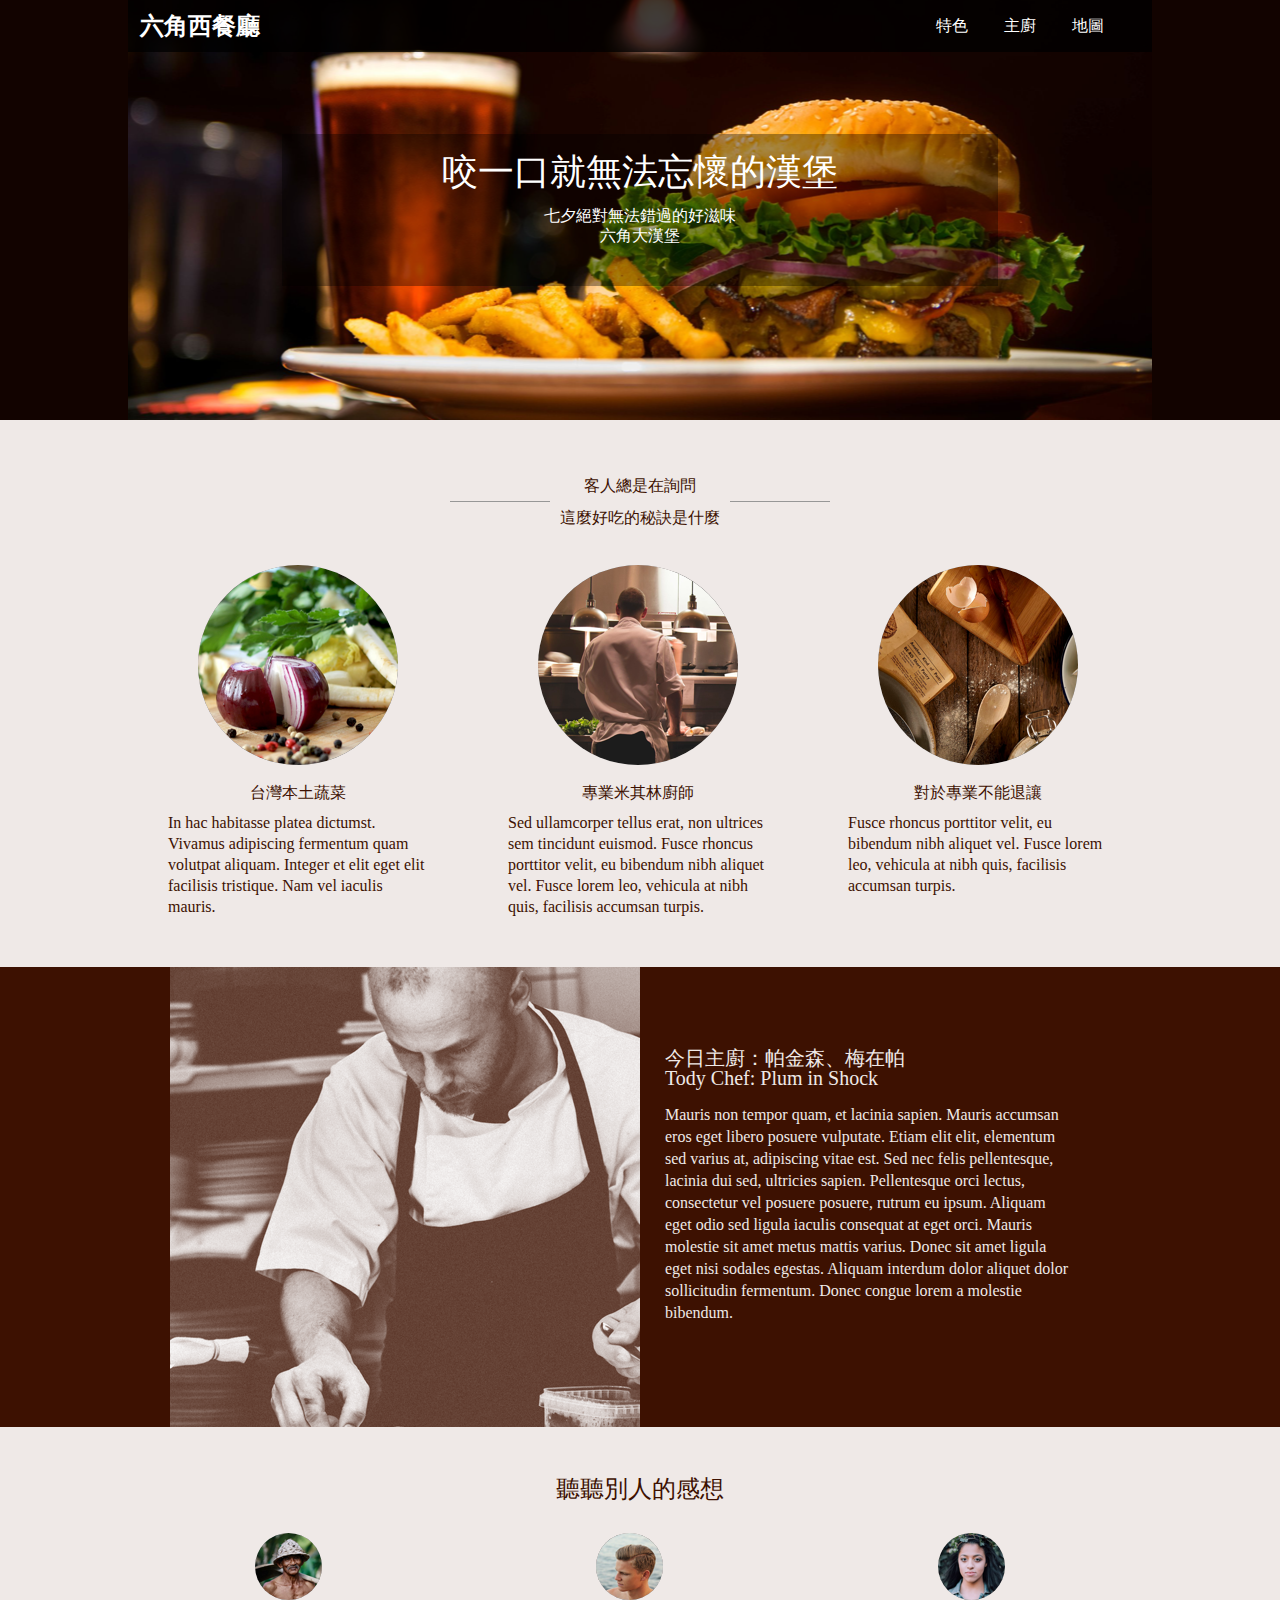
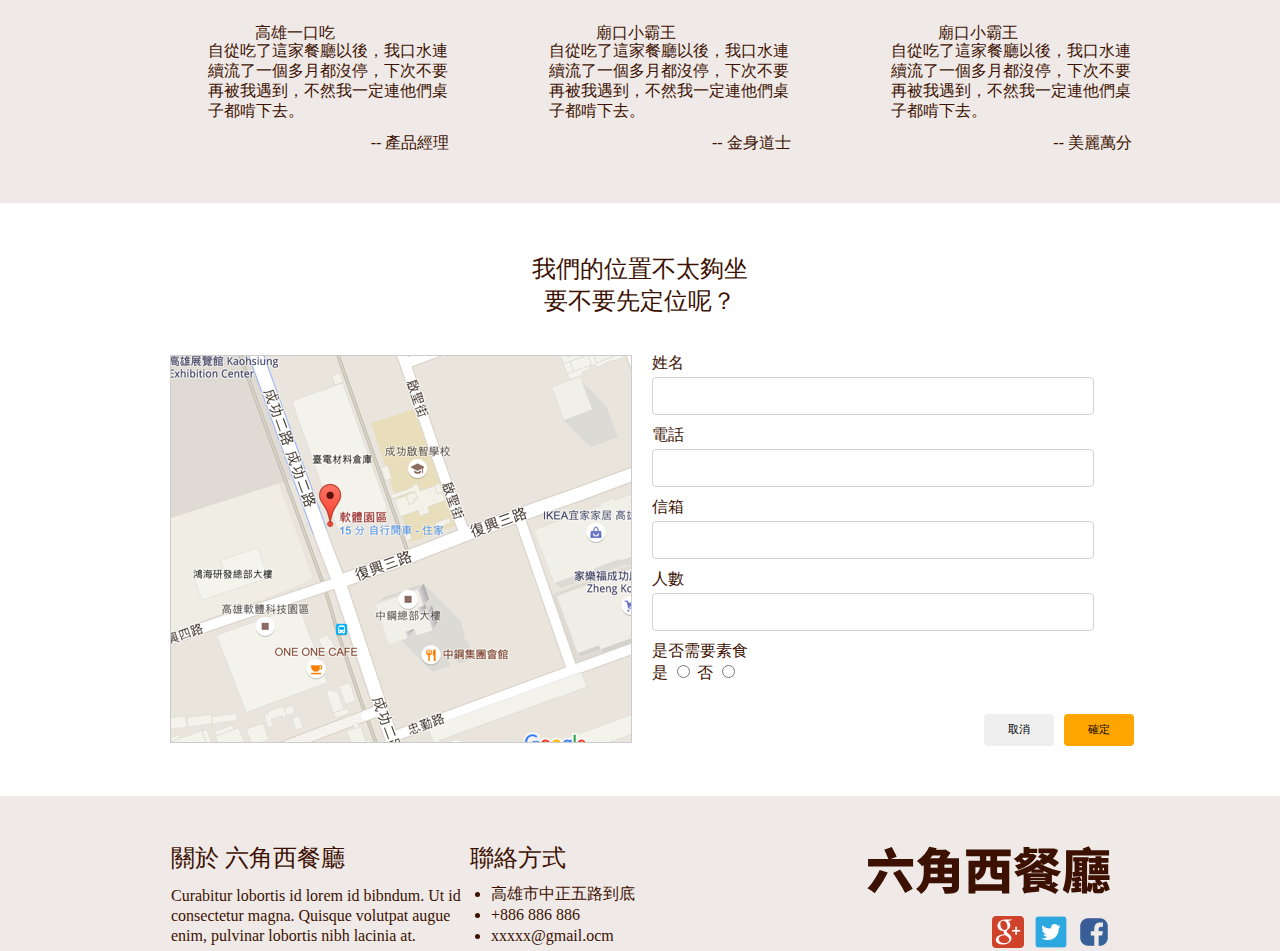
==== RWD/project/index.html @ fe91c6c8 "New Upload :RWD 9x9 Clock Timezone BMI" ====
<!DOCTYPE html>
<html lang="en">

<head>
	<meta charset="UTF-8">
	<title>首頁</title>
	<meta name="viewport"
		content="width=device-width, user-scalable=no, initial-scale=1.0, maximum-scale=1.0, minimum-scale=1.0">
	<!-- <link rel="stylesheet" href="css/bootstrap.css"> -->
	<link rel="stylesheet" href="css/all.css">
	<link rel="stylesheet" href="https://use.fontawesome.com/releases/v5.8.1/css/all.css"
		integrity="sha384-50oBUHEmvpQ+1lW4y57PTFmhCaXp0ML5d60M1M7uH2+nqUivzIebhndOJK28anvf" crossorigin="anonymous">
	<script src="https://code.jquery.com/jquery-3.4.1.slim.js"
		integrity="sha256-BTlTdQO9/fascB1drekrDVkaKd9PkwBymMlHOiG+qLI=" crossorigin="anonymous">
		</script>
</head>

<body>
	<div class="header">
		<div class="headerImg wrap">
			<div class="headerMenu clearfix">
				<a href="#">
					<h2>六角西餐廳</h2>
				</a>

				<ul>
					<li><a href="#">特色</a></li>
					<li><a href="#">主廚</a></li>
					<li><a href="#">地圖</a></li>
				</ul>
				<a href="#" class="menu">
					<!-- menu --></a>


			</div>
			<div class="headerText">
				<h1>咬一口就無法忘懷的漢堡</h1>
				<p>七夕絕對無法錯過的好滋味<br>
					<i class="fas fa-utensils"></i>六角大漢堡<i class="fas fa-utensils"></i></p>
			</div>
		</div>

	</div>
	<div class="introduction">
		<div class="wrap ">
			<h2>客人總是在詢問<br>這麼好吃的秘訣是什麼</h2>
			<ul>
				<li>
					<img src="img/feature_1.png">
					<h4>台灣本土蔬菜</h4>
					<p>In hac habitasse platea dictumst. Vivamus adipiscing fermentum quam volutpat aliquam. Integer et elit eget
						elit facilisis tristique. Nam vel iaculis mauris.</p>
				</li>
				<li>
					<img src="img/feature_2.png">
					<h4>專業米其林廚師</h4>
					<p>Sed ullamcorper tellus erat, non ultrices sem tincidunt euismod. Fusce rhoncus porttitor velit, eu bibendum
						nibh aliquet vel. Fusce lorem leo, vehicula at nibh quis, facilisis accumsan turpis.</p>
				</li>
				<li>
					<img src="img/feature_3.png">
					<h4>對於專業不能退讓</h4>
					<p>Fusce rhoncus porttitor velit, eu bibendum nibh aliquet vel. Fusce lorem leo, vehicula at nibh quis,
						facilisis accumsan turpis.</p>
				</li>
			</ul>
		</div>
	</div>
	<div class="todaychef">
		<div class="wrap">
			<div class="flex">
				<div class="todaychef_img"></div>
				<div class="todaychef_content">
					<h2>今日主廚：帕金森、梅在帕</h2>
					<h2>Tody Chef: Plum in Shock</h2>
					<p>Mauris non tempor quam, et lacinia sapien. Mauris accumsan eros eget libero posuere vulputate. Etiam elit
						elit, elementum sed varius at, adipiscing vitae est. Sed nec felis pellentesque, lacinia dui sed, ultricies
						sapien. Pellentesque orci lectus, consectetur vel posuere posuere, rutrum eu ipsum. Aliquam eget odio sed
						ligula iaculis consequat at eget orci. Mauris molestie sit amet metus mattis varius. Donec sit amet ligula
						eget nisi sodales egestas. Aliquam interdum dolor aliquet dolor sollicitudin fermentum. Donec congue lorem a
						molestie bibendum.</p>
				</div>
			</div>

		</div>

	</div>
	<div class="impression">
		<div class="wrap ">
			<h2>聽聽別人的感想</h2>
			<ul class="flex">
				<li>
					<img src="img/avatar_1.png">
					<h4>高雄一口吃</h4>
					<p>自從吃了這家餐廳以後，我口水連續流了一個多月都沒停，下次不要再被我遇到，不然我一定連他們桌子都啃下去。</p>
					<p> -- 產品經理</p>
				</li>
				<li>
					<img src="img/avatar_2.png">
					<h4>廟口小霸王</h4>
					<p>自從吃了這家餐廳以後，我口水連續流了一個多月都沒停，下次不要再被我遇到，不然我一定連他們桌子都啃下去。</p>
					<p> -- 金身道士</p>
				</li>
				<li>
					<img src="img/avatar_3.png">
					<h4>廟口小霸王</h4>
					<p>自從吃了這家餐廳以後，我口水連續流了一個多月都沒停，下次不要再被我遇到，不然我一定連他們桌子都啃下去。</p>
					<p> -- 美麗萬分</p>
				</li>
			</ul>
		</div>
	</div>
	<div class="reservation">
		<div class="wrap">
			<h2>我們的位置不太夠坐<br>要不要先定位呢？</h2>
			<div class="flex">
				<div class="map ">
					<img src="img/Map.png">
				</div>
				<form >
					<label>姓名</label>
					<input class="form-control">
					<label>電話</label>
					<input class="form-control">
					<label>信箱</label>
					<input class="form-control">
					<label>人數</label>
					<input class="form-control">
					<label>是否需要素食</label><br>
					<label>是</label>
					<input name="Vegetarian" type="radio">
					<label>否</label>
					<input name="Vegetarian" type="radio">
					<br>

					<div class="flex-end">
						<input class="btn" type="button" value="取消">
						<input class="btn btn_orange" type="submit" name="" value="確定">
					</div>

				</form>
			</div>
		</div>
	</div>
	<div class="footer">
		<div class=" wrap">
			<div class="flex">
				<div class="footer_about">
					<h3>關於 六角西餐廳</h3>
					<p>Curabitur lobortis id lorem id bibndum. Ut id consectetur magna. Quisque volutpat augue enim, pulvinar
						lobortis nibh lacinia at. </p>
				</div>
				<div class="footer_contact">
					<h3>聯絡方式</h3>
					<ul>
						<li>高雄市中正五路到底</li>
						<li>+886 886 886</li>
						<li>xxxxx@gmail.ocm</li>
					</ul>

				</div>
				<div class="footer_community ">
					<img src="img/logo_l@svg.svg">
					<ul>
						<li><a href="#"><img src="img/iconfinder_google_plus_386644.png"></a></li>
						<li><a href="#"><img src="img/icon_twitter.png"></a></li>
						<li><a href="#"><img src="img/iconfinder_Facebook_571114.png" alt=""></a></li>
					</ul>
				</div>
			</div>

		</div>
	</div>



</body>
<script type="text/javascript">
	$(document).ready(function () {
		$(".menu").on('click', function (e) {
			e.preventDefault();
			$('body').toggleClass('menu_show');
		});
	})
</script>

</html>
---- RWD/project/css/all.css ----
html, body, div, span, applet, object, iframe,
h1, h2, h3, h4, h5, h6, p, blockquote, pre,
a, abbr, acronym, address, big, cite, code,
del, dfn, em, img, ins, kbd, q, s, samp,
small, strike, strong, sub, sup, tt, var,
b, u, i, center,
dl, dt, dd, ol, ul, li,
fieldset, form, label, legend,
table, caption, tbody, tfoot, thead, tr, th, td,
article, aside, canvas, details, embed, 
figure, figcaption, footer, header, hgroup, 
menu, nav, output, ruby, section, summary,
time, mark, audio, video {
	margin: 0;
	padding: 0;
	border: 0;
	font-size: 100%;
	font: inherit;
	vertical-align: baseline;
}
/* HTML5 display-role reset for older browsers */
article, aside, details, figcaption, figure, 
footer, header, hgroup, menu, nav, section {
	display: block;
}
body {
	line-height: 1;
}
ol, ul {
	list-style: none;
}
blockquote, q {
	quotes: none;
}
blockquote:before, blockquote:after,
q:before, q:after {
	content: '';
	content: none;
}
table {
	border-collapse: collapse;
	border-spacing: 0;
}
*,*:before,*:after{
	box-sizing: border-box;
}
img{
	max-width: 100%;
	height: auto;
}
body{
	max-width: 100%;
	font-family: Microsoft JhengHei;
}
a{
	text-decoration: none;
}
.clearfix::after{
	content:"";
	display: block;
	clear: both;
}
.wrap{
	max-width: 1024px;
	margin: auto;
}
.header{
	/* height: 20px; */
	background: #120300;
}
.headerImg {
	position: relative;
	background-repeat: no-repeat;
	background-image: url('../img/header_desktop.png');
	height: 420px;
	background-position:center;
}
@media (max-width:600px) {
	.headerImg{
	background-image: url('../img/header_mobile.png');
	}
}
/* @media (max-width:320px) {
	.headerImg{
	background-image: url('../img/header_mobile.png');
	}
} */
.headerMenu{
	background: rgba(0,0,0,0.75);
	/* height: 30px; */
}
.header a{
	text-decoration: none;
}
.headerMenu h2{
	float: left;
	font-family: NotoSansCJKtc-Black;
	font-size: 24px;
	color: #FFFFFF;
	font-weight: bolder;
	line-height: 52px;
	margin-left: 12px;

}
.headerMenu ul{
	float: right;
	margin-right: 30px;
}
.headerMenu li{
	float: left;
}

.headerMenu li a{
	display: inline-block;
	padding: 18px;
	font-size: 16px;
	color: #FFFFFF;
}
.headerMenu li a:hover{
	background: #581f1f;
}
.menu{
	display: none;
}
.menu{
	position: relative;
	margin-right: 10px;
	height: 48px;
	width: 48px;
	float: right;
}
.menu:after{
	top:0;
	bottom: 0;
	margin: auto;
	position: absolute;
	content: '';
	width: 48px;
	height: 4px;
	background: white;
	z-index: 2;
	border-radius: 5px;
	box-shadow: 0px 14px 0px white,0px -14px 0px white;
}
@media (max-width:360px) {
	.menu_show .headerMenu ul{
		height: 150px;
	}
	.headerMenu ul{
		height: 0px;
		overflow: hidden;
		width: 100%;
		top: 50px;
		position: absolute;
		background: rgba(0,0,0);
		z-index: 1;
		transition: 0.5s;
	}
	.headerMenu li{
		
		float: none;
	}
	.headerMenu li a{
		width: 100%;
		/* display: block; */
	}
	.menu{
		display: block;
	}
}



.headerText{
	position: absolute;
	height: 36%;
	width: 70%;
	background: rgba(0,0,0,0.35);
	left: 0;
	right: 0;
	top: 0;
	bottom: 0;
	margin: auto;
}
@media (max-width: 320px) {
	.headerText{
		width: 90%;
	}
}
.headerText h1{
	margin-top: 20px;
	font-size: 36px;
	color: #FFFFFF;
	text-align: center;
}
.headerText p{
	font-size: 16px;
	color: #FFFFFF;
	text-align: center;
	line-height: 20px;
	margin-top: 16px;
	margin-bottom: 26px;
}
.headerText img{
	background: white;
}

.introduction{
	text-align: center;
	background: #EFE9E7;
	color: #3D1101;
	padding-bottom: 50px;
}
.introduction h2{
	/* margin: auto; */
	display: inline-block;
	line-height: 32px;
	/* text-align: center; */
	padding-top: 50px;
	margin-bottom:31px ;
	position: relative;
}
.introduction h2::before{
	content: "";
	width: 100px;
	background: #979797 ;
	position: absolute;
	height: 1px;
	bottom: 32px;
	left: -110px;
	box-shadow: 280px 0px 0px #979797;

}
@media(max-width:320px){
	.introduction h2::before{
		width: 100px;
		box-shadow: 250px 0px 0px #979797;
		
	}
}
.introduction ul{
	display: flex;
}
.introduction li{
	width: 260px;
	/* border: 1px solid #000; */
	margin-left: 40px;
	margin-right: 40px;
}
@media (max-width: 768px) {
	.introduction li{
		width: 226px;
		margin-left: 10px;
		margin-right: 10px;
	}
}
@media(max-width:320px){

	.introduction ul{
		flex-direction: column;
		align-items: center;
	}
	.introduction li{
		margin-bottom: 20px;
		
	}
}
.introduction  img{
	border-radius: 100px;
	display: block;
	margin: auto;
}
.introduction li h4{
	text-align: center;
	margin-top: 20px;
	margin-bottom:11px ;
}
.introduction p{
	line-height: 21px;
	text-align: left;
}
@media(max-width:320px){
	.introduction p{
		/* display: none; */
	}
}
.flex{
	display: flex;
}
.todaychef{
	/* display: flex; */
	flex-direction: row;
	background: #3D1101;
	color: #EFE9E7 ;
}
@media (max-width: 320px){
	.todaychef .flex{
		flex-direction: column;
	}
}

.todaychef_img{	
	margin-left: 42px;
	overflow: hidden;
	width: 470px;
	background-repeat: no-repeat;
	height: 460px;
	background-image: url('../img/main_chef_brown.png');
	
}
@media (max-width: 768px) {
	.todaychef_img{
		overflow: hidden;
		background-repeat: no-repeat;
		background-position: right;
		width: 373px;
		margin-left: 10px;
	}
}
@media (max-width: 320px) {
	.todaychef_img{
		overflow: hidden;
		background-repeat: no-repeat;
		background-position: right;
		width: 320px;
		margin-left: 0;
	}
}


.todaychef_content{
	margin-left: 25px;
	margin-top: 81px;
	max-width: 410px;
}
@media (max-width: 768px) {
	.todaychef_content{
		/* max-width: 330px; */
		margin-right: 10px;
		margin-top: 49px;
	}
}
@media (max-width: 320px) {
	.todaychef_content{
	margin-left: 10px;
	margin-bottom: 10px;
	}
}
.todaychef_content h2{
	font-size: 20px;
}

.todaychef_content h2:last-child{
	margin-top: 10px;
	font-size: 16px;
	
}
.todaychef_content p{
	margin-top: 16px;
	line-height: 22px;
	font-weight: 100;
}
.impression{
	background:#EFE9E7 ;
	color: #3D1101 ;
	text-align: center;
	padding-bottom: 50px;

}
.impression h2{

	font-size: 24px;
	padding-top: 50px;
	margin-bottom: 32px;

}
.impression li{
	/* width: 300px; */
	margin-right: 20px;
	position: relative;

}


.impression img{
	border-radius: 50px;

}
.impression h4{

	margin-top: 21.5px;
	margin-left: 13px;
}
.impression p{

	margin-left: 80px;
	line-height:20px; 
	padding-bottom: 32px;
	text-align: left;
}
@media(max-width: 320px){
	.impression .flex{
		flex-direction: column;
		align-items: center;
	}
	.impression p{
		 /* width: 300px; */
		 /* margin-right: 20px; */
		 margin-left: 20px;
		 position: relative;
	 }
 }
.impression ul li p:last-child{
	position: absolute;
	right: 0;
	bottom: 0;
	padding-bottom: 0;
}
.reservation{
	color: #3D1101 ;
	/* text-align: center; */
}
@media(max-width: 320px){
	.reservation .flex{
		flex-direction: column;
		align-content: center;
	}
}
.reservation h2{
	text-align: center;
	font-size: 24px;
	line-height: 32px;
	margin-top: 50px;
	margin-bottom: 38px;

}
.map{
	overflow: hidden;
	margin-left: 42px;
	margin-bottom: 50px;
	max-width: 462px;
}
@media(max-width:768px){
	.map{
		overflow:hidden;
		max-width: 363px;
		min-height: 298px;
		margin-left: 5px;
	}
	.map img{
		/* max-width: none; */
	}
}
.reservation form{
	display: inline-block;
	width: 48%;
	margin-left: 20px;
}
@media(max-width: 320px){
	.reservation form{
		width: 90%;
		margin-bottom: 10px;
	}
}
.reservation input[type="radio"]{
margin-top: 6px;
margin-bottom: 36px;
}
.flex-end{
	display: flex;
	justify-content: flex-end;
}
.reservation input[type="button"],
.reservation input[type="submit"]{
margin-right: 10px;
}
/* .reservation input:nth-last-child(2){
margin-left: 295px;
} */

.form-control {
	margin-top: 6px;
    margin-bottom: 12px;
    display: block;
    width: 90%;
    padding: 0.375rem 0.75rem;

    font-size: 1rem;
    line-height: 1.5;
    color: #495057;
    background-color: #fff;
    background-clip: padding-box;
    border: 1px solid #ced4da;
    border-radius: 0.25rem;
    transition: border-color 0.15s ease-in-out, box-shadow 0.15s ease-in-out;
}

.btn {
	cursor: pointer;
    display: inline-block;
    font-weight: 400;
    text-align: center;
    white-space: nowrap;
    vertical-align: middle;
    -webkit-user-select: none;
    -moz-user-select: none;
    -ms-user-select: none;
    user-select: none;
    border: 1px solid transparent;
    padding: 0.375rem 0.75rem;
    font-size: 11px;
    line-height: 11px;
    border-radius: 0.25rem;
    transition: color 0.15s ease-in-out, background-color 0.15s ease-in-out, border-color 0.15s ease-in-out, box-shadow 0.15s ease-in-out;
    width: 70px;
    height: 32px;
}
.btn_orange{
	background: orange;
}


.footer{
	background: #EFE9E7;
}
.footer .flex{
	justify-content: flex-start;
	padding-top: 50px;
}
.inline-flex{
	display: inline-flex;
}
.footer h3{
	color: #3D1101 ;
	font-size: 24px;
	margin-bottom: 16px;

}

.footer_about{
	margin-left: 43px;
	max-width: 299px;
}
/* .footer_about h3{

} */
.footer_about p{
	line-height: 20px;
	color: #3D1101 
}
.footer_contact li{
	color:  #3D1101 ;
	margin-bottom: 5px;
	list-style: disc;
	margin-left: 21px;
}
.footer_community {
	margin-left: auto;
	margin-right: 42px;
}
.footer_community > img{
	display: block;
	/* margin-bottom: 22px; */
}
.footer_community ul {
	margin-top: 22px;
	display: flex;
	justify-content: flex-end;
}
.footer_community li{
	margin-left: 11px;
}
@media (max-width: 768px) {
	.footer_about{
		margin-left: 11px;
	}
	.footer_community{
		margin-right: 10px;
	}
}
@media (max-width: 320px) {
	.footer .flex{
		flex-direction: column;
	}
	.footer_about{
		margin-bottom: 20px;
	}
	.footer_contact{
		margin-top: 0px;
		margin-left: 11px;
		margin-bottom: 20px;
	}
	.footer_community{
	    margin-bottom: 12px;
   	 	margin-left: 11px;
	}
	.footer_community > img{
		margin-left: auto;
	}
	.footer_community ul{
		padding-bottom: 20px;
	}

}
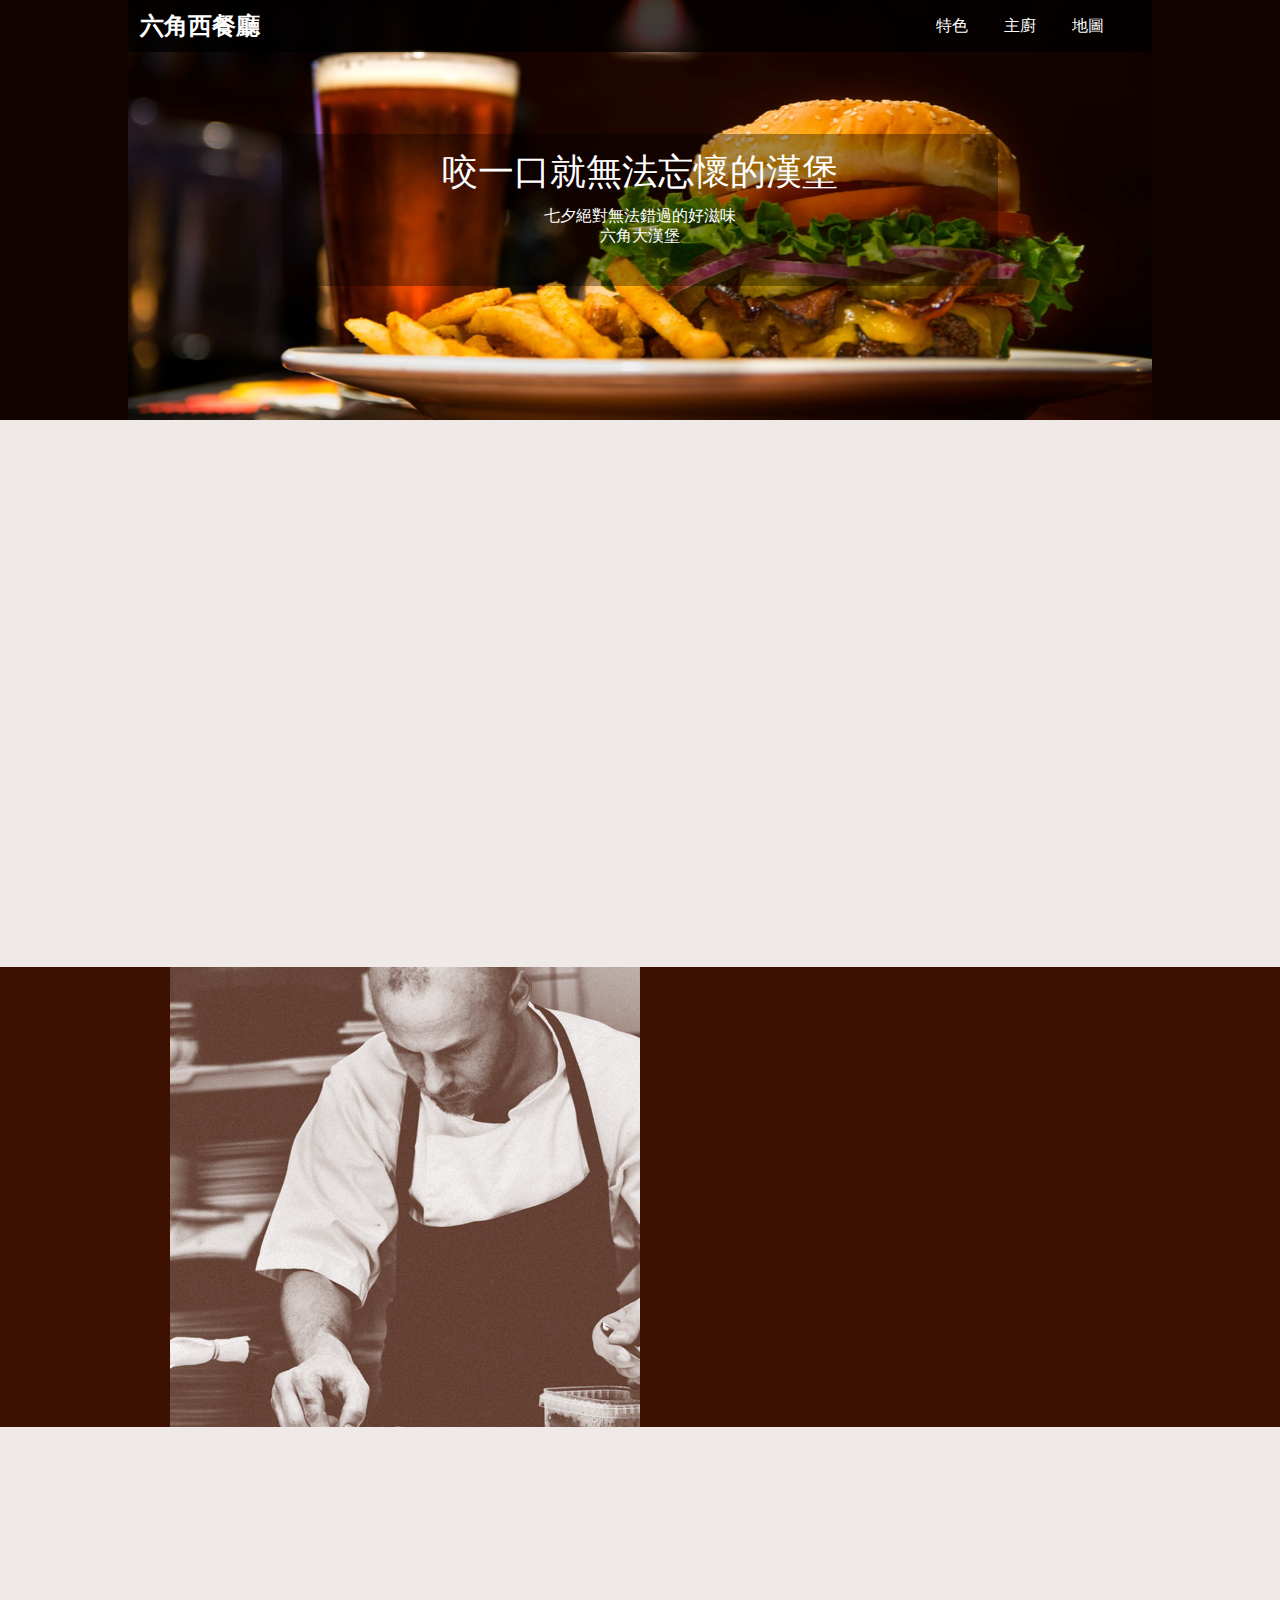
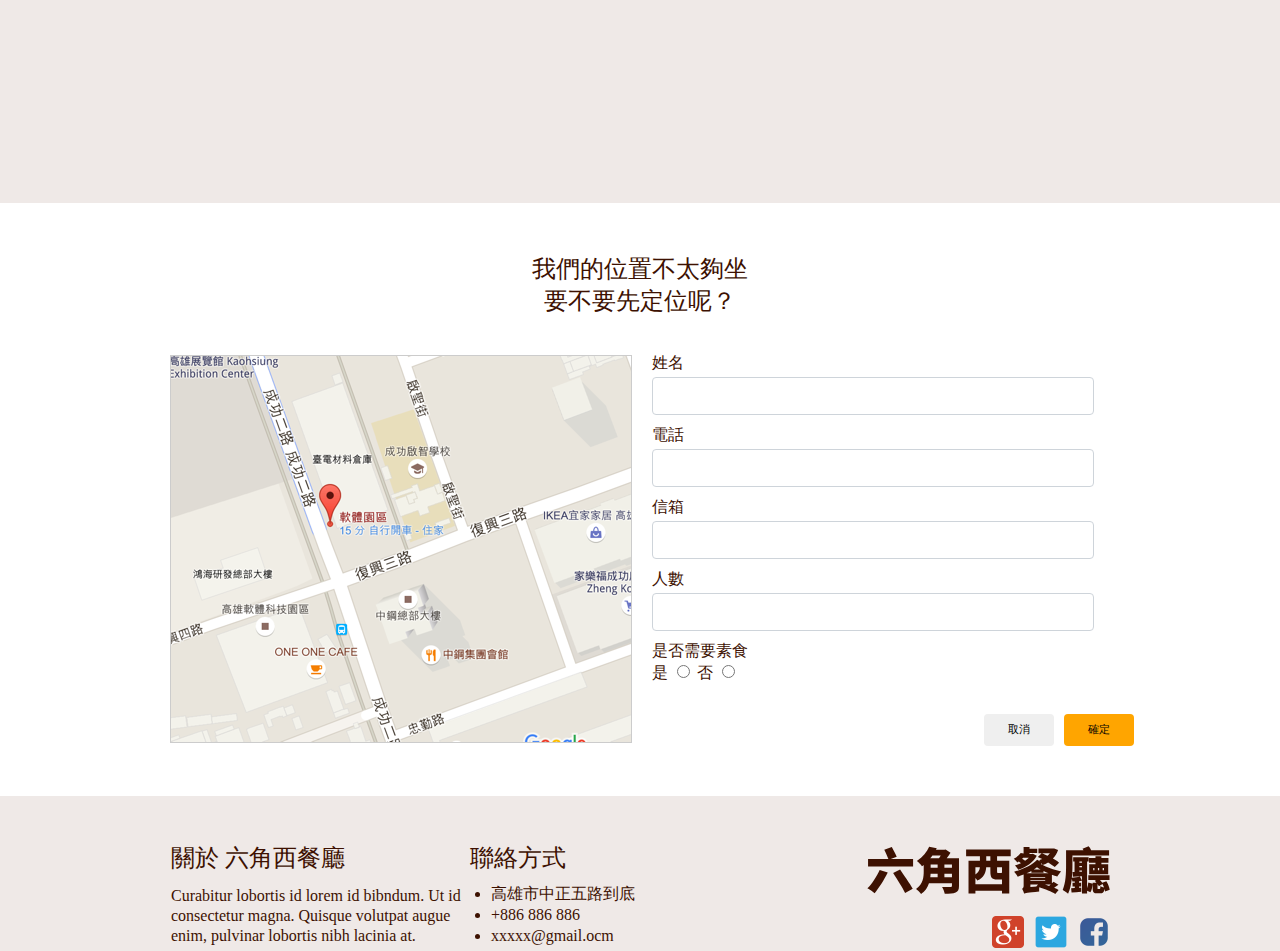
==== commit 8c30ed1f: "add rollIn" ====
--- a/RWD/project/index.html
+++ b/RWD/project/index.html
@@ -41,8 +41,8 @@
 		</div>
 
 	</div>
-	<div class="introduction">
-		<div class="wrap ">
+	<div class="introduction ">
+		<div class="wrap animation">
 			<h2>客人總是在詢問<br>這麼好吃的秘訣是什麼</h2>
 			<ul>
 				<li>
@@ -70,7 +70,7 @@
 		<div class="wrap">
 			<div class="flex">
 				<div class="todaychef_img"></div>
-				<div class="todaychef_content">
+				<div class="todaychef_content animation">
 					<h2>今日主廚：帕金森、梅在帕</h2>
 					<h2>Tody Chef: Plum in Shock</h2>
 					<p>Mauris non tempor quam, et lacinia sapien. Mauris accumsan eros eget libero posuere vulputate. Etiam elit
@@ -86,7 +86,7 @@
 
 	</div>
 	<div class="impression">
-		<div class="wrap ">
+		<div class="wrap animation">
 			<h2>聽聽別人的感想</h2>
 			<ul class="flex">
 				<li>
@@ -117,7 +117,7 @@
 				<div class="map ">
 					<img src="img/Map.png">
 				</div>
-				<form >
+				<form>
 					<label>姓名</label>
 					<input class="form-control">
 					<label>電話</label>
@@ -181,6 +181,22 @@
 			e.preventDefault();
 			$('body').toggleClass('menu_show');
 		});
+
+		// DOM滑入效果
+		const slideInDOM = document.querySelectorAll('.animation')
+		let windowHight = window.innerHeight;
+		let scrollHight = document.documentElement.scrollTop;
+		document.addEventListener('scroll', slideIn);
+
+		function slideIn() {
+			scrollHight = document.documentElement.scrollTop;
+			slideInDOM.forEach(item => {
+				if (scrollHight + windowHight > (item.offsetTop)) {
+					item.classList.add('rollIn');
+				};
+			})
+		}
+
 	})
 </script>
 
--- a/RWD/project/css/all.css
+++ b/RWD/project/css/all.css
@@ -601,4 +601,14 @@
 		padding-bottom: 20px;
 	}
 
+}
+
+.animation{
+	opacity: 0;
+	transform: translateY(50px);
+}
+.rollIn{
+	opacity: 1;
+	transition: all 1.5s;
+	transform: translateY(0);
 }